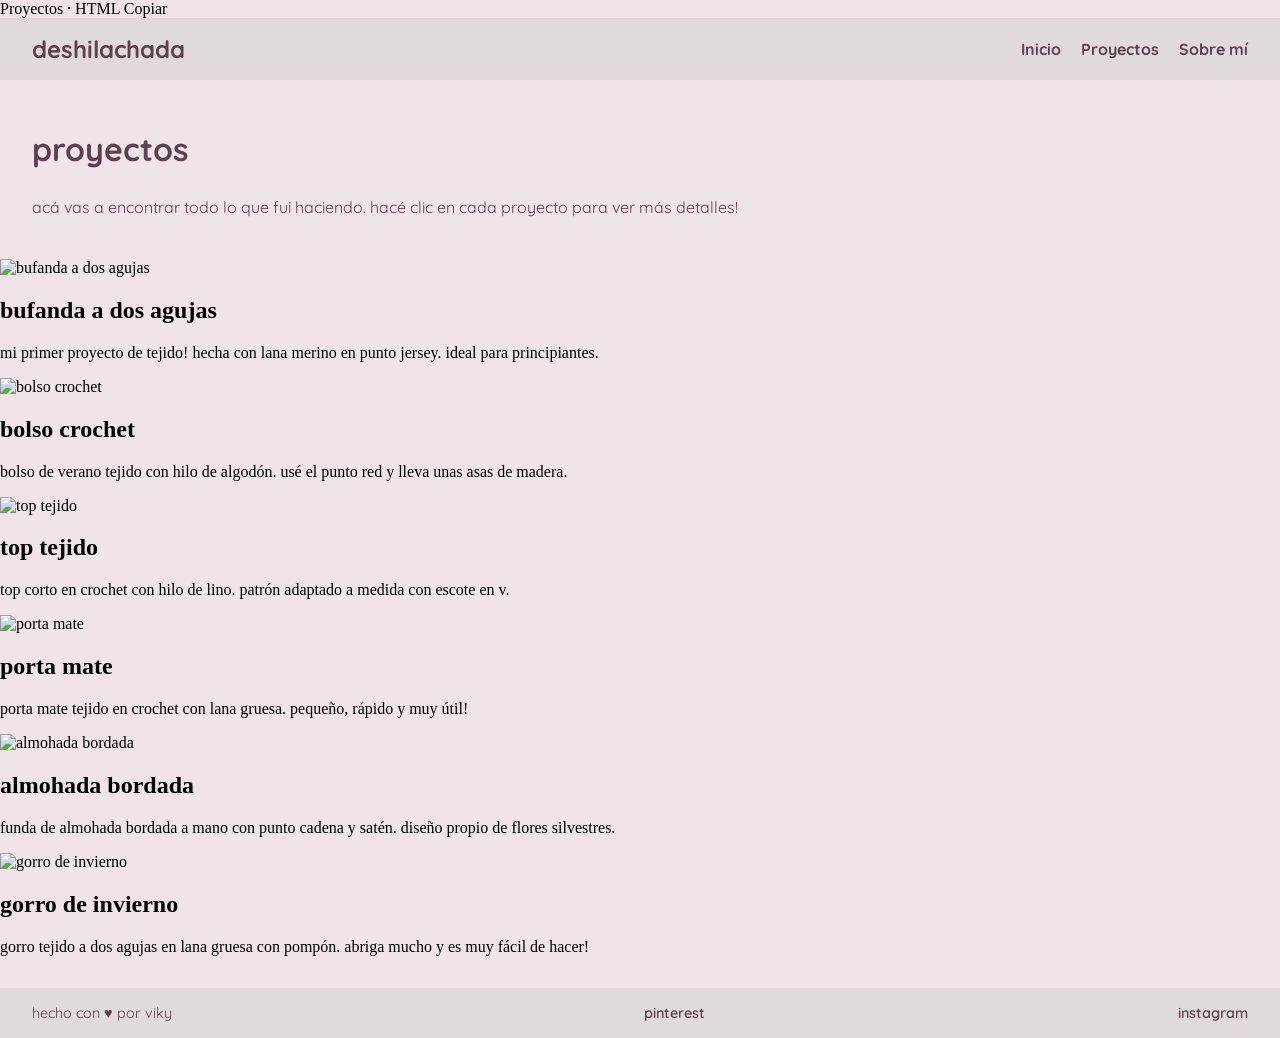
==== alfaroPag/proyectos.html @ c964f134 "pagina index lisra" ====
Proyectos · HTML
Copiar

<!DOCTYPE html>
<html lang="es">
<head>
    <meta charset="UTF-8">
    <meta name="viewport" content="width=device-width, initial-scale=1.0">
    <title>proyectos — deshilachada</title>
    <link rel="stylesheet" href="style.css" type="text/css">
 
    <link rel="preconnect" href="https://fonts.googleapis.com">
    <link rel="preconnect" href="https://fonts.gstatic.com" crossorigin>
    <link href="https://fonts.googleapis.com/css2?family=Quicksand:wght@300..700&display=swap" rel="stylesheet">
</head>
<body>
    <header class="encabezado">
        <div class="logotipo">deshilachada</div>
        <nav class="barra">
            <ul>
                <li><a href="index.html">Inicio</a></li>
                <li><a href="proyectos.html">Proyectos</a></li>
                <li><a href="#">Sobre mí</a></li>
            </ul>
        </nav>
    </header>
 
    <main>
        <div class="textoPrincipal">
            <h1>proyectos</h1>
            <p>acá vas a encontrar todo lo que fui haciendo. hacé clic en cada proyecto para ver más detalles!</p>
        </div>
 
        <div class="galeria">
 
            <div class="tarjeta">
                <img src="imagenes/proyecto1.jpeg" alt="bufanda a dos agujas">
                <div class="tarjetaTexto">
                    <h2>bufanda a dos agujas</h2>
                    <p>mi primer proyecto de tejido! hecha con lana merino en punto jersey. ideal para principiantes.</p>
                </div>
            </div>
 
            <div class="tarjeta">
                <img src="imagenes/proyecto2.jpeg" alt="bolso crochet">
                <div class="tarjetaTexto">
                    <h2>bolso crochet</h2>
                    <p>bolso de verano tejido con hilo de algodón. usé el punto red y lleva unas asas de madera.</p>
                </div>
            </div>
 
            <div class="tarjeta">
                <img src="imagenes/proyecto3.jpeg" alt="top tejido">
                <div class="tarjetaTexto">
                    <h2>top tejido</h2>
                    <p>top corto en crochet con hilo de lino. patrón adaptado a medida con escote en v.</p>
                </div>
            </div>
 
            <div class="tarjeta">
                <img src="imagenes/proyecto4.jpeg" alt="porta mate">
                <div class="tarjetaTexto">
                    <h2>porta mate</h2>
                    <p>porta mate tejido en crochet con lana gruesa. pequeño, rápido y muy útil!</p>
                </div>
            </div>
 
            <div class="tarjeta">
                <img src="imagenes/proyecto5.jpeg" alt="almohada bordada">
                <div class="tarjetaTexto">
                    <h2>almohada bordada</h2>
                    <p>funda de almohada bordada a mano con punto cadena y satén. diseño propio de flores silvestres.</p>
                </div>
            </div>
 
            <div class="tarjeta">
                <img src="imagenes/proyecto6.jpeg" alt="gorro de invierno">
                <div class="tarjetaTexto">
                    <h2>gorro de invierno</h2>
                    <p>gorro tejido a dos agujas en lana gruesa con pompón. abriga mucho y es muy fácil de hacer!</p>
                </div>
            </div>
 
        </div>
    </main>
 
    <footer class="pie">
        <p>hecho con ♥ por viky</p>
        <a href="https://www.pinterest.com" target="_blank">pinterest</a>
        <a href="https://www.instagram.com" target="_blank">instagram</a>
    </footer>
</body>
</html>
---- alfaroPag/style.css ----
:root {
    --colorFondo: #f1e4e8;
    --colorHover: #b3849b;
    --colorFooter: #e0d9dd;
    --colorTexto: #5e4151;
    --fuente: "Quicksand", sans-serif;
}
body {
    margin: 0;
    padding: 0;
    background-color: var(--colorFondo);
}
.encabezado {
    background-color: var(--colorFooter);
    color: var(--colorTexto);
    padding: 1rem 2rem;
    display: flex;
    justify-content: space-between;
    align-items: center;
}
.logotipo {
    font-size: 1.5rem;
    font-weight: bold;
    font-family: var(--fuente);
}
.barra ul {
    list-style: none;
    margin: 0;
    padding: 0;
    display: flex;
    gap: 20px;
}
.barra a {
    text-decoration: none;
    color: var(--colorTexto);
    font-weight: bold;
    font-family: var(--fuente);
}
.barra a:hover {
    color: var(--colorHover);
}
.banner {
    background-image: url('imagenes/bannerFoto.jpeg');
    background-size: cover;
    background-position: center;
    height: 75vh;
    display: flex;
    align-items: center;
    justify-content: center;
    text-align: center;
}
.bannerContenido {
    padding: 20px;
    border-radius: 10px;
}
.bannerContenido p {
    color: white;
    font-family: var(--fuente);
    font-weight: 500;
    text-shadow: 1px 1px 4px var(--colorTexto);
    font-size: 1.8rem;
    margin-bottom: 10px;
}
.boton {
    display: inline-block;
    padding: 10px 20px;
    color: var(--colorTexto);
    background-color: rgba(255, 255, 255, 0.616);
    text-decoration: none;
    border-radius: 5px;
    margin-top: 15px;
    font-family: var(--fuente);
    font-weight: 600;
}
.boton:hover {
    background-color: rgba(255, 255, 255, 0.85);
}
.textoPrincipal p,.textoPrincipal h1 {
    color: var(--colorTexto);
    font-family: var(--fuente);
    line-height: 1.5;
}
.textoPrincipal p {
    font-size: 1rem;
}
.textoPrincipal {
    padding: 1.5rem 2rem;
}
.pie {
    background-color: var(--colorFooter);
    color: var(--colorTexto);
    padding: 1rem 2rem;
    font-family: var(--fuente);
    font-size: 0.9rem;
    margin-top: 2rem;
    display: flex;
    justify-content: space-between;
    align-items: center;
}
 
.pie p {
    margin: 0;
}
 
.pie a {
    color: white;
    text-decoration: none;
    font-weight: 600;
    color: var(--colorTexto);
}

@media (max-width: 480px) {
    .encabezado {
        flex-direction: column;
        align-items: center;
        gap: 0.8rem;
        padding: 1rem;
    }
    .barra ul {
        gap: 12px;
    }
    .banner {
        height: 45vh;
    }
    .bannerContenido p {
        font-size: 1.1rem;
    }
    .boton {
        padding: 8px 16px;
        font-size: 0.9rem;
    }
    .textoPrincipal h1 {
        font-size: 1.3rem;
    }
    .textoPrincipal p {
        font-size: 0.95rem;
    }
    .textoPrincipal {
        padding: 1rem;
    }
}
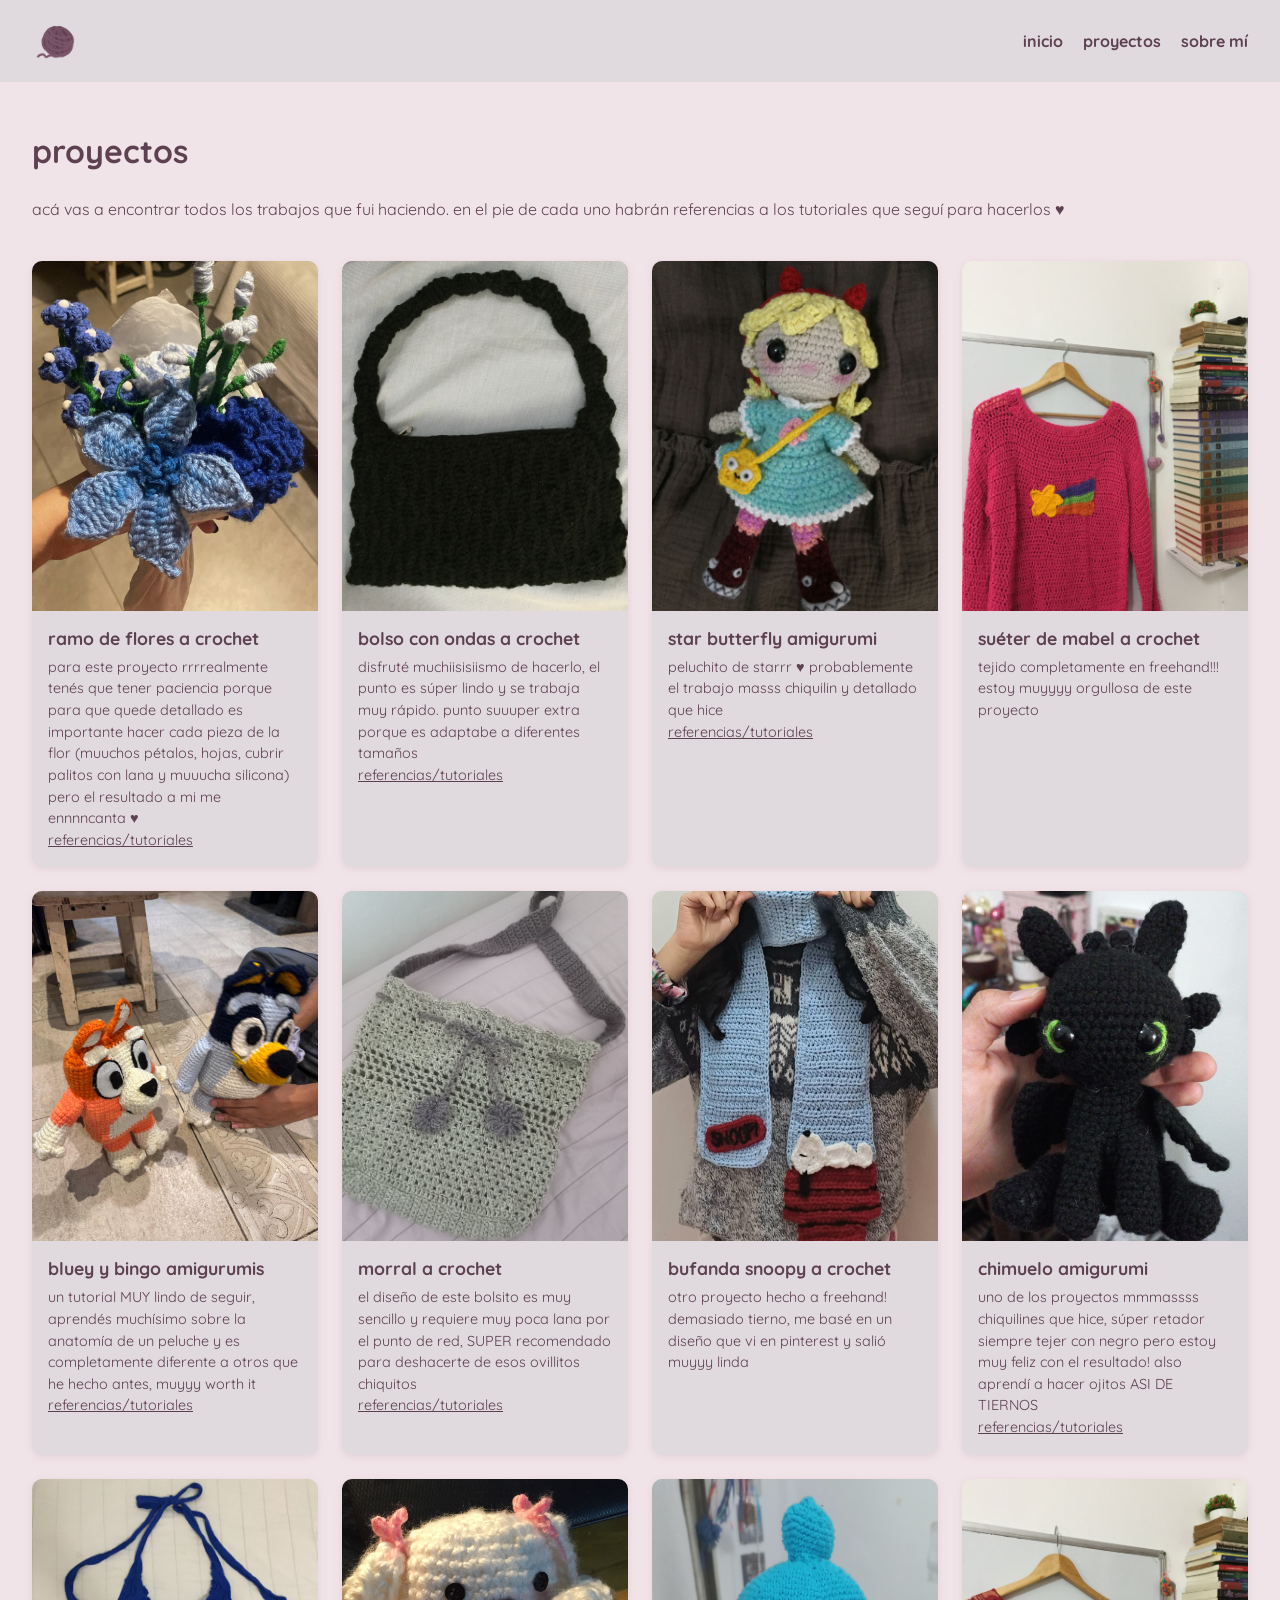
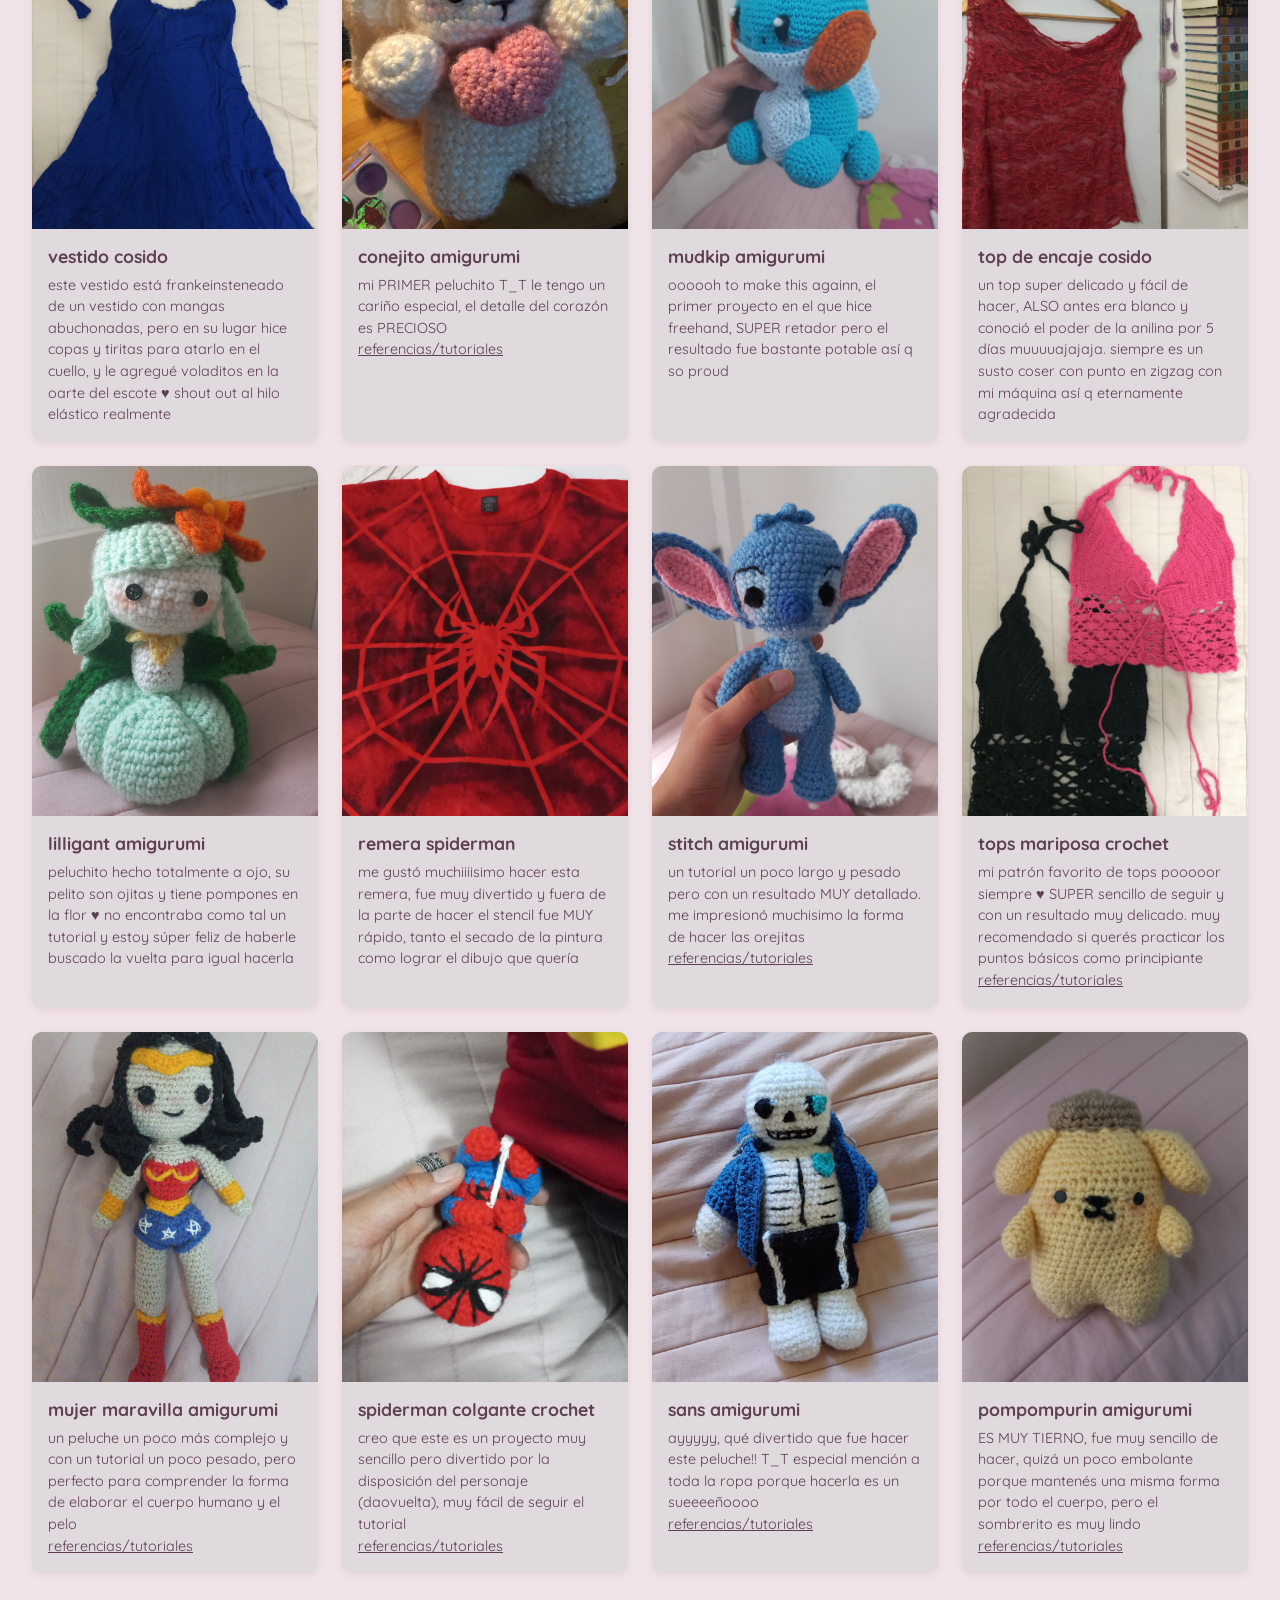
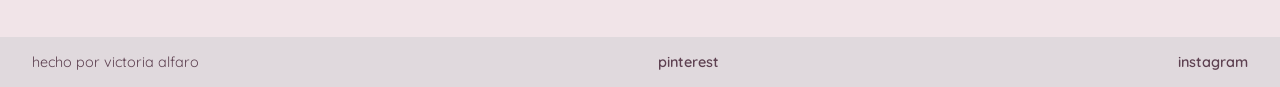
==== commit 11d034bc: "pagina terminada subida de imagenes + index, proyectos, sobreMi terminados" ====
--- a/alfaroPag/proyectos.html
+++ b/alfaroPag/proyectos.html
@@ -1,26 +1,23 @@
-Proyectos · HTML
-Copiar
-
 <!DOCTYPE html>
 <html lang="es">
 <head>
     <meta charset="UTF-8">
     <meta name="viewport" content="width=device-width, initial-scale=1.0">
-    <title>proyectos — deshilachada</title>
+    <title>proyectos</title>
     <link rel="stylesheet" href="style.css" type="text/css">
- 
+    <link rel="icon" href="imagenes/logo.png" type="image/png">
     <link rel="preconnect" href="https://fonts.googleapis.com">
     <link rel="preconnect" href="https://fonts.gstatic.com" crossorigin>
     <link href="https://fonts.googleapis.com/css2?family=Quicksand:wght@300..700&display=swap" rel="stylesheet">
 </head>
 <body>
     <header class="encabezado">
-        <div class="logotipo">deshilachada</div>
+        <img src="imagenes/logo.png" alt="logo" class="logo">
         <nav class="barra">
             <ul>
-                <li><a href="index.html">Inicio</a></li>
-                <li><a href="proyectos.html">Proyectos</a></li>
-                <li><a href="#">Sobre mí</a></li>
+                <li><a href="index.html">inicio</a></li>
+                <li><a href="#">proyectos</a></li>
+                <li><a href="sobreMi.html">sobre mí</a></li>
             </ul>
         </nav>
     </header>
@@ -28,66 +25,177 @@
     <main>
         <div class="textoPrincipal">
             <h1>proyectos</h1>
-            <p>acá vas a encontrar todo lo que fui haciendo. hacé clic en cada proyecto para ver más detalles!</p>
+            <p>acá vas a encontrar todos los trabajos que fui haciendo. en el pie de cada uno habrán referencias a los tutoriales que seguí para hacerlos ♥
         </div>
  
         <div class="galeria">
  
-            <div class="tarjeta">
-                <img src="imagenes/proyecto1.jpeg" alt="bufanda a dos agujas">
-                <div class="tarjetaTexto">
-                    <h2>bufanda a dos agujas</h2>
-                    <p>mi primer proyecto de tejido! hecha con lana merino en punto jersey. ideal para principiantes.</p>
-                </div>
-            </div>
- 
-            <div class="tarjeta">
-                <img src="imagenes/proyecto2.jpeg" alt="bolso crochet">
-                <div class="tarjetaTexto">
-                    <h2>bolso crochet</h2>
-                    <p>bolso de verano tejido con hilo de algodón. usé el punto red y lleva unas asas de madera.</p>
-                </div>
-            </div>
- 
-            <div class="tarjeta">
-                <img src="imagenes/proyecto3.jpeg" alt="top tejido">
-                <div class="tarjetaTexto">
-                    <h2>top tejido</h2>
-                    <p>top corto en crochet con hilo de lino. patrón adaptado a medida con escote en v.</p>
-                </div>
-            </div>
- 
-            <div class="tarjeta">
-                <img src="imagenes/proyecto4.jpeg" alt="porta mate">
-                <div class="tarjetaTexto">
-                    <h2>porta mate</h2>
-                    <p>porta mate tejido en crochet con lana gruesa. pequeño, rápido y muy útil!</p>
-                </div>
-            </div>
- 
-            <div class="tarjeta">
-                <img src="imagenes/proyecto5.jpeg" alt="almohada bordada">
-                <div class="tarjetaTexto">
-                    <h2>almohada bordada</h2>
-                    <p>funda de almohada bordada a mano con punto cadena y satén. diseño propio de flores silvestres.</p>
-                </div>
-            </div>
- 
-            <div class="tarjeta">
-                <img src="imagenes/proyecto6.jpeg" alt="gorro de invierno">
-                <div class="tarjetaTexto">
-                    <h2>gorro de invierno</h2>
-                    <p>gorro tejido a dos agujas en lana gruesa con pompón. abriga mucho y es muy fácil de hacer!</p>
-                </div>
-            </div>
- 
+            <div class="proyecto">
+                <img src="imagenes/flores.jpg" alt="flores a crochet">
+                <div class="proyectoTexto">
+                    <h2>ramo de flores a crochet</h2>
+                    <p>para este proyecto rrrrealmente tenés que tener paciencia porque para que quede detallado es importante hacer cada pieza de la flor (muuchos pétalos, hojas, cubrir palitos con lana y muuucha silicona) pero el resultado a mi me ennnncanta ♥ </p>
+                    <a href="https://youtu.be/smVmeCx8pRc?si=4C2qMV7AGdP9Xzh-">referencias/tutoriales</a>
+                </div>
+            </div>
+ 
+            <div class="proyecto">
+                <img src="imagenes/bolso.JPG" alt="bolso crochet">
+                <div class="proyectoTexto">
+                    <h2>bolso con ondas a crochet</h2>
+                    <p>disfruté muchiisisiismo de hacerlo, el punto es súper lindo y se trabaja muy rápido. punto suuuper extra porque es adaptabe a diferentes tamaños</p>
+                    <a href="https://youtu.be/G6LBKMkisJg?si=_np5WvYeey9uvb7h">referencias/tutoriales</a>
+                </div>
+            </div>
+ 
+            <div class="proyecto">
+                <img src="imagenes/star.JPG" alt="star peluche">
+                <div class="proyectoTexto">
+                    <h2>star butterfly amigurumi</h2>
+                    <p>peluchito de starrr ♥ probablemente el trabajo masss chiquilin y detallado que hice</p>
+                    <a href="https://youtu.be/eok34vTvdCI?si=7C9fx_dQf3KOcOpm">referencias/tutoriales</a>
+                </div>
+            </div>
+ 
+            <div class="proyecto">
+                <img src="imagenes/sweater.JPG" alt="sweater">
+                <div class="proyectoTexto">
+                    <h2>suéter de mabel a crochet</h2>
+                    <p>tejido completamente en freehand!!! estoy muyyyy orgullosa de este proyecto</p>
+                </div>
+            </div>
+ 
+            <div class="proyecto">
+                <img src="imagenes/blueyBingo.jpg" alt="blueyBingo">
+                <div class="proyectoTexto">
+                    <h2>bluey y bingo amigurumis</h2>
+                    <p>un tutorial MUY lindo de seguir, aprendés muchísimo sobre la anatomía de un peluche y es completamente diferente a otros que he hecho antes, muyyy worth it</p>
+                    <a href="https://youtu.be/FzlRdL3_m00?si=Bok8SIqQPqpCy2MJ">referencias/tutoriales</a>
+                </div>
+            </div>
+ 
+            <div class="proyecto">
+                <img src="imagenes/bolsoCremita.jpg" alt="bolso cremita">
+                <div class="proyectoTexto">
+                    <h2>morral a crochet</h2>
+                    <p>el diseño de este bolsito es muy sencillo y requiere muy poca lana por el punto de red, SUPER recomendado para deshacerte de esos ovillitos chiquitos</p>
+                    <a href="https://youtu.be/xX4gcarPktY?si=mzZIlQNmyzoI6JM9">referencias/tutoriales</a>
+                </div>
+            </div>
+            <div class="proyecto">
+                <img src="imagenes/bufandaSnoopy.jpg" alt="bufanda snoopy">
+                <div class="proyectoTexto">
+                    <h2>bufanda snoopy a crochet</h2>
+                    <p>otro proyecto hecho a freehand! demasiado tierno, me basé en un diseño que vi en pinterest y salió muyyy linda</p>
+                </div>
+            </div>
+            <div class="proyecto">
+                <img src="imagenes/chimuelo.jpeg" alt="chimuelo">
+                <div class="proyectoTexto">
+                    <h2>chimuelo amigurumi</h2>
+                    <p>uno de los proyectos mmmassss chiquilines que hice, súper retador siempre tejer con negro pero estoy muy feliz con el resultado! also aprendí a hacer ojitos ASI DE TIERNOS</p>
+                    <a href="https://youtu.be/oYM8BZMoQ-8?si=EBkmgWBqmFzwP6Or">referencias/tutoriales</a>
+                </div>
+            </div>
+            <div class="proyecto">
+                <img src="imagenes/vestido.JPG" alt="vestido">
+                <div class="proyectoTexto">
+                    <h2>vestido cosido</h2>
+                    <p>este vestido está frankeinsteneado de un vestido con mangas abuchonadas, pero en su lugar hice copas y tiritas para atarlo en el cuello, y le agregué voladitos en la oarte del escote ♥ shout out al hilo elástico realmente
+                </div>
+            </div>
+
+            <div class="proyecto">
+                <img src="imagenes/conejito.JPG" alt="conejito">
+                <div class="proyectoTexto">
+                    <h2>conejito amigurumi</h2>
+                    <p>mi PRIMER peluchito T_T le tengo un cariño especial, el detalle del corazón es PRECIOSO</p>
+                    <a href="https://youtu.be/TlBMcexUwjE?si=HoD_voZfUpDKj5ZG">referencias/tutoriales</a>
+                </div>
+            </div>
+            <div class="proyecto">
+                <img src="imagenes/mudkip.jpg" alt="mudkip">
+                <div class="proyectoTexto">
+                    <h2>mudkip amigurumi</h2>
+                    <p>oooooh to make this againn, el primer proyecto en el que hice freehand, SUPER retador pero el resultado fue bastante potable así q so proud</p>
+                </div>
+            </div>
+            <div class="proyecto">
+                <img src="imagenes/top.JPG" alt="top">
+                <div class="proyectoTexto">
+                    <h2>top de encaje cosido</h2>
+                    <p>un top super delicado y fácil de hacer, ALSO antes era blanco y conoció el poder de la anilina por 5 días muuuuajajaja. siempre es un susto coser con punto en zigzag con mi máquina así q eternamente agradecida</p>
+                </div>
+            </div>
+            <div class="proyecto">
+                <img src="imagenes/lilligant.jpeg" alt="lilligant">
+                <div class="proyectoTexto">
+                    <h2>lilligant amigurumi</h2>
+                    <p>peluchito hecho totalmente a ojo, su pelito son ojitas y tiene pompones en la flor ♥ no encontraba como tal un tutorial y estoy súper feliz de haberle buscado la vuelta para igual hacerla</p>
+                </div>
+            </div>
+            <div class="proyecto">
+                <img src="imagenes/remeraToby.jpeg" alt="remera toby">
+                <div class="proyectoTexto">
+                    <h2>remera spiderman</h2>
+                    <p>me gustó muchiiiisimo hacer esta remera, fue muy divertido y fuera de la parte de hacer el stencil fue MUY rápido, tanto el secado de la pintura como lograr el dibujo que quería</p>
+                </div>
+            </div>
+            <div class="proyecto">
+                <img src="imagenes/stitch.jpeg" alt="stitch">
+                <div class="proyectoTexto">
+                    <h2>stitch amigurumi</h2>
+                    <p>un tutorial un poco largo y pesado pero con un resultado MUY detallado. me impresionó muchisimo la forma de hacer las orejitas</p>
+                    <a href="https://youtu.be/zupB4RskSoE?si=rHi12tVvNCnne-CR">referencias/tutoriales</a>
+                </div>
+            </div>
+            <div class="proyecto">
+                <img src="imagenes/topsCrochet.JPG" alt="tops crochet">
+                <div class="proyectoTexto">
+                    <h2>tops mariposa crochet</h2>
+                    <p>mi patrón favorito de tops pooooor siempre ♥ SUPER sencillo de seguir y con un resultado muy delicado. muy recomendado si querés practicar los puntos básicos como principiante</p>
+                <a href="https://youtu.be/sUGy0qx-dvI?si=ovYrlO7pXhjj_KU8">referencias/tutoriales</a>
+                </div>
+            </div>
+            <div class="proyecto">
+                <img src="imagenes/mujerMaravilla.jpeg" alt="mujer maravilla">
+                <div class="proyectoTexto">
+                    <h2>mujer maravilla amigurumi</h2>
+                    <p>un peluche un poco más complejo y con un tutorial un poco pesado, pero perfecto para comprender la forma de elaborar el cuerpo humano y el pelo</p>
+                    <a href="https://youtu.be/mKJjucs9LNg?si=vvQ9gvXhmNv6RQbt">referencias/tutoriales</a>
+                </div>
+            </div>
+            <div class="proyecto">
+                <img src="imagenes/spiderman.jpeg" alt="spiderman">
+                <div class="proyectoTexto">
+                    <h2>spiderman colgante crochet</h2>
+                    <p>creo que este es un proyecto muy sencillo pero divertido por la disposición del personaje (daovuelta), muy fácil de seguir el tutorial</p>
+                    <a href="https://youtu.be/um6HJCbVXAk?si=ngF9coVb2Sha0Gj6">referencias/tutoriales</a>
+                </div>
+            </div>
+            <div class="proyecto">
+                <img src="imagenes/sans.jpg" alt="sans">
+                <div class="proyectoTexto">
+                    <h2>sans amigurumi</h2>
+                    <p>ayyyyy, qué divertido que fue hacer este peluche!! T_T especial mención a toda la ropa porque hacerla es un sueeeeñoooo</p>
+                    <a href="https://youtu.be/2SgJABumg_8?si=7xIV9Y_FkeLMtr1L">referencias/tutoriales</a>
+                </div>
+            </div>
+            <div class="proyecto">
+                <img src="imagenes/pompopurin.jpg" alt="pompopurin">
+                <div class="proyectoTexto">
+                    <h2>pompompurin amigurumi</h2>
+                    <p>ES MUY TIERNO, fue muy sencillo de hacer, quizá un poco embolante porque mantenés una misma forma por todo el cuerpo, pero el sombrerito es muy lindo</p>
+                    <a href="https://youtu.be/EDCXMUI8YIk?si=odrGsoUqoMrqw9sh">referencias/tutoriales</a>
+                </div>
+            </div>
         </div>
     </main>
  
-    <footer class="pie">
-        <p>hecho con ♥ por viky</p>
-        <a href="https://www.pinterest.com" target="_blank">pinterest</a>
-        <a href="https://www.instagram.com" target="_blank">instagram</a>
+    <footer class="pieDePagina">
+        <p>hecho por victoria alfaro</p>
+        <a href="https://www.pinterest.com">pinterest</a>
+        <a href="https://www.instagram.com">instagram</a>
     </footer>
 </body>
 </html>
--- a/alfaroPag/style.css
+++ b/alfaroPag/style.css
@@ -4,7 +4,7 @@
     --colorFooter: #e0d9dd;
     --colorTexto: #5e4151;
     --fuente: "Quicksand", sans-serif;
-}
+    --sombrita: rgba(110, 57, 86, 0.1);}
 body {
     margin: 0;
     padding: 0;
@@ -18,10 +18,9 @@
     justify-content: space-between;
     align-items: center;
 }
-.logotipo {
-    font-size: 1.5rem;
-    font-weight: bold;
-    font-family: var(--fuente);
+.logo {
+    height: 50px;
+    width: auto;
 }
 .barra ul {
     list-style: none;
@@ -38,8 +37,7 @@
 }
 .barra a:hover {
     color: var(--colorHover);
-}
-.banner {
+}.banner {
     background-image: url('imagenes/bannerFoto.jpeg');
     background-size: cover;
     background-position: center;
@@ -50,32 +48,24 @@
     text-align: center;
 }
 .bannerContenido {
-    padding: 20px;
-    border-radius: 10px;
+    padding: 10px;
+    border-radius: 10px;
+}
+.bannerNombre {
+    width: 500px;
+    max-width: 90%;
+    display: block;
+    margin: 0 auto 0.5rem auto;
 }
 .bannerContenido p {
-    color: white;
-    font-family: var(--fuente);
-    font-weight: 500;
-    text-shadow: 1px 1px 4px var(--colorTexto);
-    font-size: 1.8rem;
+    color: rgb(255, 255, 255);
+    font-family: var(--fuente);
+    font-weight: 600;
+    text-shadow: 1px 1px 4px var(--sombrita);
+    font-size: 1.5rem;
     margin-bottom: 10px;
 }
-.boton {
-    display: inline-block;
-    padding: 10px 20px;
-    color: var(--colorTexto);
-    background-color: rgba(255, 255, 255, 0.616);
-    text-decoration: none;
-    border-radius: 5px;
-    margin-top: 15px;
-    font-family: var(--fuente);
-    font-weight: 600;
-}
-.boton:hover {
-    background-color: rgba(255, 255, 255, 0.85);
-}
-.textoPrincipal p,.textoPrincipal h1 {
+.textoPrincipal p,.textoPrincipal h1, .textoPrincipal h2 {
     color: var(--colorTexto);
     font-family: var(--fuente);
     line-height: 1.5;
@@ -86,7 +76,78 @@
 .textoPrincipal {
     padding: 1.5rem 2rem;
 }
-.pie {
+.textoPrincipal a{
+    text-decoration:underline;
+    font-family: var(--fuente);
+    color: var(--colorTexto);
+}
+.galeria {
+    display: grid;
+    grid-template-columns: repeat(4, 1fr);
+    gap: 1.5rem;
+    padding: 0 2rem 2rem 2rem;
+}
+.proyecto {
+    background-color: var(--colorFooter);
+    border-radius: 10px;
+    overflow: hidden;
+    box-shadow: 0 2px 8px var(--sombrita);
+}
+.proyecto img {
+    width: 100%;
+    height: 350px;
+    object-fit: cover;
+    display: block;
+}
+.proyectoTexto {
+    padding: 1rem;
+}
+.proyectoTexto h2 {
+    font-family: var(--fuente);
+    color: var(--colorTexto);
+    font-size: 1.1rem;
+    margin: 0 0 0.5rem 0;
+}
+.proyectoTexto p, .proyectoTexto a {
+    font-family: var(--fuente);
+    color: var(--colorTexto);
+    font-size: 0.9rem;
+    line-height: 1.5;
+    margin: 0;
+}
+.sobreMiContenido {
+    padding: 0 2rem 2rem 2rem;
+}
+.sobreMiPerfil {
+    display: flex;
+    gap: 2rem;
+    align-items: flex-start;
+    background-color: var(--colorFooter);
+    border-radius: 10px;
+    padding: 1.5rem;
+    box-shadow: 0 2px 8px var(--sombrita);
+    margin-bottom: 2rem;
+}
+.fotoLado {
+    width: 220px;
+    height: 220px;
+    object-fit: cover;
+    border-radius: 10px;
+    flex-shrink: 0;
+}
+.sobreMiTexto h2 {
+    font-family: var(--fuente);
+    color: var(--colorTexto);
+    margin: 0 0 0.8rem 0;
+}
+.sobreMiTexto p {
+    font-family: var(--fuente);
+    color: var(--colorTexto);
+    font-size: 0.95rem;
+    line-height: 1.6;
+    margin: 0 0 0.8rem 0;
+}
+.pieDePagina {
     background-color: var(--colorFooter);
     color: var(--colorTexto);
     padding: 1rem 2rem;
@@ -97,19 +158,17 @@
     justify-content: space-between;
     align-items: center;
 }
- 
-.pie p {
-    margin: 0;
-}
- 
-.pie a {
+.pieDePagina p {
+    margin: 0;
+}
+.pieDePagina a {
     color: white;
     text-decoration: none;
     font-weight: 600;
     color: var(--colorTexto);
-}
-
-@media (max-width: 480px) {
+} 
+/*a partir de aca es la version de celu*/
+@media (max-width: 600px) {
     .encabezado {
         flex-direction: column;
         align-items: center;
@@ -117,25 +176,51 @@
         padding: 1rem;
     }
     .barra ul {
-        gap: 12px;
+        gap: 14px;
+        justify-content: center;
     }
     .banner {
         height: 45vh;
     }
+    .bannerNombre {
+        width: 80%;
+    }
     .bannerContenido p {
-        font-size: 1.1rem;
-    }
-    .boton {
-        padding: 8px 16px;
-        font-size: 0.9rem;
+        font-size: 1rem;
+    }
+    .textoPrincipal {
+        padding: 1rem;
     }
     .textoPrincipal h1 {
         font-size: 1.3rem;
     }
-    .textoPrincipal p {
-        font-size: 0.95rem;
-    }
-    .textoPrincipal {
-        padding: 1rem;
-    }
-}+    .textoPrincipal h2 {
+        font-size: 1.1rem;
+    }
+    .galeria {
+        grid-template-columns: 1fr;
+        padding: 0 1rem 1rem 1rem;
+        gap: 1rem;
+    }
+    .proyecto img {
+        height: 260px;
+    }
+    .sobreMiContenido {
+        padding: 0 1rem 1rem 1rem;
+    }
+    .sobreMiPerfil {
+        flex-direction: column;
+        align-items: center;
+    }
+    .fotoLado {
+        width: 100%;
+        height: 250px;
+    }
+    .pieDePagina {
+        flex-direction: column;
+        align-items: center;
+        gap: 0.5rem;
+        text-align: center;
+    }
+}
+ 
